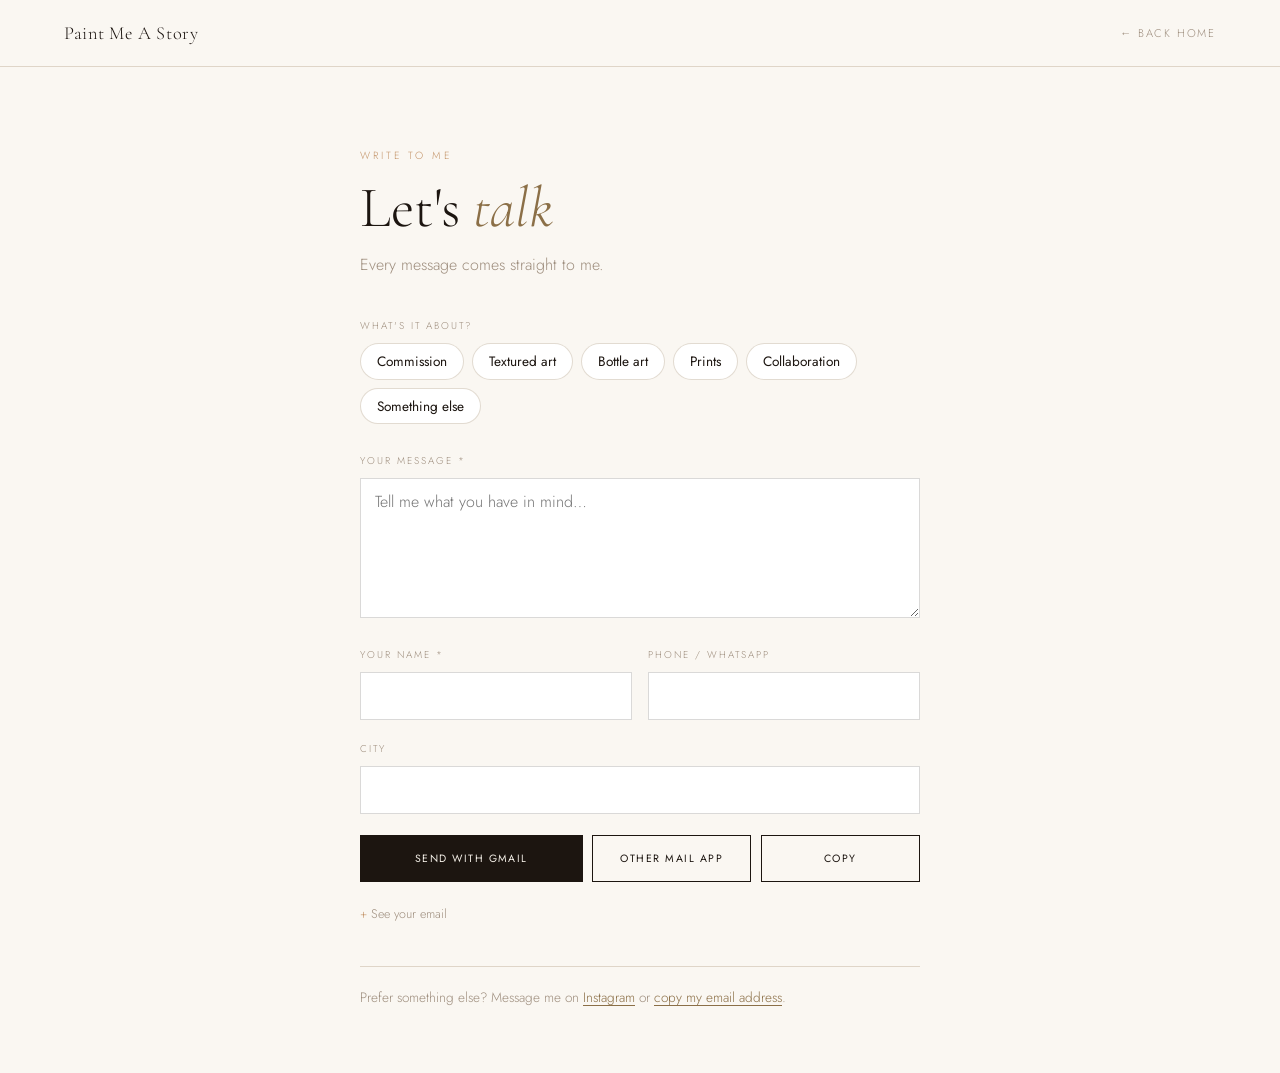
==== enquire.html @ 3babc632 "Update enquire.html" ====
<!DOCTYPE html>
<html lang="en">
<head>
  <meta charset="UTF-8" />
  <meta name="viewport" content="width=device-width, initial-scale=1.0" />
  <title>Write to me | Paint Me A Story</title>

  <!-- LINK PREVIEWS -->
  <meta name="description" content="Commissions, bottle art, prints, collaborations or just hello — write to artist Ashwini Iyer of Paint Me A Story." />
  <meta property="og:type" content="website" />
  <meta property="og:site_name" content="Paint Me A Story" />
  <meta property="og:url" content="https://www.paintmeastory.com/enquire.html" />
  <meta property="og:title" content="Write to me | Paint Me A Story" />
  <meta property="og:description" content="Commissions, bottle art, prints, collaborations or just hello — write to artist Ashwini Iyer." />
  <meta property="og:image" content="https://www.paintmeastory.com/images/share-home.jpg?v=2" />
  <meta property="og:image:width" content="1200" />
  <meta property="og:image:height" content="630" />
  <meta name="twitter:card" content="summary_large_image" />
  <link rel="canonical" href="https://www.paintmeastory.com/enquire.html" />

  <link rel="icon" type="image/svg+xml" href="data:image/svg+xml,%3Csvg xmlns='http://www.w3.org/2000/svg' viewBox='0 0 32 32'%3E%3Ccircle cx='16' cy='16' r='16' fill='%231c1510'/%3E%3Ccircle cx='9' cy='15' r='3.5' fill='%23c4956a'/%3E%3Ccircle cx='18' cy='10' r='2.5' fill='%238b6f47'/%3E%3Ccircle cx='23' cy='18' r='3' fill='%23c4956a'/%3E%3Ccircle cx='14' cy='22' r='2' fill='%23f5f0e8'/%3E%3Crect x='15' y='21' width='2' height='7' rx='1' fill='%239e8e7e'/%3E%3C/svg%3E" />
  <link rel="preconnect" href="https://fonts.googleapis.com" />
  <link rel="preconnect" href="https://fonts.gstatic.com" crossorigin />
  <link href="https://fonts.googleapis.com/css2?family=Cormorant+Garamond:ital,wght@0,300;0,400;0,600;1,300;1,400&family=Jost:wght@300;400;500&display=swap" rel="stylesheet" />

  <style>
    *, *::before, *::after { box-sizing: border-box; margin: 0; padding: 0; }
    :root {
      --cream: #f5f0e8; --paper: #faf7f2; --ink: #1c1510;
      --warm: #8b6f47; --accent: #c4956a; --muted: #9e8e7e;
      --rule: rgba(139,111,71,.25);
      --serif: 'Cormorant Garamond', Georgia, serif;
      --sans: 'Jost', sans-serif;
    }
    body { background: var(--paper); color: var(--ink); font-family: var(--sans); font-size: 1rem; font-weight: 300; line-height: 1.7; }
    nav { position: sticky; top: 0; z-index: 10; display: flex; justify-content: space-between; align-items: center; padding: 1.1rem clamp(1.25rem, 6vw, 4rem); background: rgba(250,247,242,.92); backdrop-filter: blur(10px); border-bottom: 1px solid var(--rule); }
    nav a { text-decoration: none; }
    .logo { font-family: var(--serif); font-size: 1.15rem; color: var(--ink); letter-spacing: .04em; }
    .back { font-size: .7rem; letter-spacing: .16em; text-transform: uppercase; color: var(--muted); }
    .back:hover { color: var(--ink); }

    main { max-width: 600px; margin: 0 auto; padding: clamp(3rem, 8vw, 5rem) 1.25rem 4rem; }
    .eyebrow { font-size: .65rem; letter-spacing: .28em; text-transform: uppercase; color: var(--accent); margin-bottom: .8rem; }
    h1 { font-family: var(--serif); font-weight: 300; font-size: clamp(2.6rem, 7vw, 3.6rem); line-height: 1.05; }
    h1 em { font-style: italic; color: var(--warm); }
    .lead { color: var(--muted); margin: .8rem 0 2.5rem; }

    .label { display: block; font-size: .62rem; letter-spacing: .2em; text-transform: uppercase; color: var(--muted); margin-bottom: .5rem; }
    .chips { display: flex; flex-wrap: wrap; gap: .5rem; margin-bottom: 1.8rem; }
    .chip { font: 400 .85rem var(--sans); color: var(--ink); background: #fff; border: 1px solid var(--rule); border-radius: 999px; padding: .45rem 1rem; cursor: pointer; transition: all .2s; }
    .chip:hover { border-color: var(--accent); }
    .chip[aria-pressed="true"] { background: var(--ink); color: var(--cream); border-color: var(--ink); }

    .field { margin-bottom: 1.3rem; }
    .row { display: grid; grid-template-columns: 1fr 1fr; gap: 1rem; }
    input, textarea { width: 100%; font: 300 1rem/1.5 var(--sans); color: var(--ink); background: #fff; border: 1px solid rgba(28,21,16,.16); padding: .7rem .85rem; border-radius: 0; transition: border-color .2s, box-shadow .2s; }
    input:focus, textarea:focus { outline: none; border-color: var(--warm); box-shadow: 0 0 0 3px rgba(196,149,106,.15); }
    textarea { min-height: 140px; resize: vertical; }
    .missing { border-color: #b4553a !important; animation: nudge .35s; }
    @keyframes nudge { 25% { transform: translateX(-4px); } 75% { transform: translateX(4px); } }

    .send { display: grid; grid-template-columns: 1.4fr 1fr 1fr; gap: .6rem; margin-top: .6rem; }
    .btn { font: 400 .66rem var(--sans); letter-spacing: .14em; text-transform: uppercase; text-decoration: none; padding: .95rem .8rem; border: 1px solid var(--ink); background: transparent; color: var(--ink); cursor: pointer; display: flex; align-items: center; justify-content: center; text-align: center; transition: background .2s, color .2s; }
    .btn:hover { background: var(--ink); color: var(--cream); }
    .btn-main { background: var(--ink); color: var(--cream); }
    .btn-main:hover { background: var(--warm); border-color: var(--warm); }
    .warn { margin-top: .8rem; display: flex; justify-content: space-between; align-items: center; gap: .8rem; flex-wrap: wrap; background: rgba(196,149,106,.14); border-left: 3px solid var(--accent); padding: .65rem .85rem; font-size: .85rem; }
    .warn[hidden] { display: none; }
    .warn button { font: 400 .62rem var(--sans); letter-spacing: .14em; text-transform: uppercase; background: none; border: 1px solid var(--warm); color: var(--warm); padding: .35rem .7rem; cursor: pointer; }

    details { margin-top: 1.4rem; }
    summary { cursor: pointer; font-size: .78rem; color: var(--muted); list-style: none; }
    summary::-webkit-details-marker { display: none; }
    summary::before { content: '+ '; color: var(--accent); }
    details[open] summary::before { content: '− '; }
    .preview { margin-top: .8rem; background: #fff; border: 1px solid var(--rule); padding: 1rem 1.1rem; font-size: .85rem; line-height: 1.65; color: #4a3d31; white-space: pre-wrap; }
    .preview b { display: block; font-family: var(--serif); font-weight: 400; font-size: 1.1rem; color: var(--ink); margin-bottom: .6rem; }

    .other { margin-top: 2.5rem; padding-top: 1.2rem; border-top: 1px solid var(--rule); font-size: .85rem; color: var(--muted); }
    .other a, .other button { color: var(--warm); background: none; border: none; font: inherit; cursor: pointer; text-decoration: underline; text-underline-offset: 3px; }

    .toast { position: fixed; left: 50%; bottom: 2rem; transform: translateX(-50%) translateY(20px); background: var(--ink); color: var(--cream); padding: .8rem 1.3rem; font-size: .85rem; opacity: 0; transition: all .3s; pointer-events: none; z-index: 50; }
    .toast.show { opacity: 1; transform: translateX(-50%); }
    @media (max-width: 560px) { .row, .send { grid-template-columns: 1fr; } }
  </style>
</head>
<body>

<nav>
  <a href="index.html" class="logo">Paint Me A Story</a>
  <a href="index.html" class="back">← Back home</a>
</nav>

<main>
  <p class="eyebrow">Write to me</p>
  <h1>Let's <em>talk</em></h1>
  <p class="lead">Every message comes straight to me.</p>

  <span class="label">What's it about?</span>
  <div class="chips" id="topics"></div>

  <div class="field">
    <label class="label" for="f-msg">Your message *</label>
    <textarea id="f-msg" placeholder="Tell me what you have in mind…"></textarea>
  </div>
  <div class="row">
    <div class="field"><label class="label" for="f-name">Your name *</label><input id="f-name" autocomplete="name" /></div>
    <div class="field"><label class="label" for="f-phone">Phone / WhatsApp</label><input id="f-phone" type="tel" autocomplete="tel" /></div>
  </div>
  <div class="field"><label class="label" for="f-city">City</label><input id="f-city" autocomplete="address-level2" /></div>

  <div class="send">
    <a class="btn btn-main" id="send-gmail" target="_blank" rel="noopener">Send with Gmail</a>
    <a class="btn" id="send-mail">Other mail app</a>
    <button class="btn" type="button" id="send-copy">Copy</button>
  </div>
  <div class="warn" id="warn" hidden>
    <span id="warn-text"></span>
    <button type="button" id="warn-anyway">Continue anyway</button>
  </div>

  <details>
    <summary>See your email</summary>
    <div class="preview"><b id="subj"></b><span id="body"></span></div>
  </details>

  <p class="other">Prefer something else? Message me on <a href="https://instagram.com/paintmeastoryofficial" target="_blank" rel="noopener">Instagram</a> or <button type="button" id="copy-addr">copy my email address</button>.</p>
</main>
<div class="toast" id="toast"></div>

<script>
const EMAIL = 'paintmeastoryofficial@gmail.com';
const TOPICS = [
  ['commission', 'Commission'], ['textured', 'Textured art'], ['bottle', 'Bottle art'],
  ['prints', 'Prints'], ['collab', 'Collaboration'], ['hello', 'Something else']
];
const $ = id => document.getElementById(id), val = id => $(id).value.trim();
let topic = '';

TOPICS.forEach(([id, name]) => {
  const c = document.createElement('button');
  c.type = 'button'; c.className = 'chip'; c.textContent = name; c.dataset.id = id; c.setAttribute('aria-pressed', 'false');
  c.addEventListener('click', () => pick(topic === id ? '' : id));
  $('topics').appendChild(c);
});
function pick(id) {
  topic = id;
  [...$('topics').children].forEach(c => c.setAttribute('aria-pressed', c.dataset.id === id));
  refresh();
}
const topicName = () => (TOPICS.find(t => t[0] === topic) || [, ''])[1];

function letter() {
  const name = val('f-name') || '[your name]', first = name.split(' ')[0];
  const subject = (topicName() ? topicName() + ' — ' : 'Hello — ') + 'a message from ' + (val('f-name') ? first : 'a visitor');
  const body = 'Dear Ashwini,\n\n' + (val('f-msg') || '[your message]') + '\n\n' +
    (topicName() ? 'About: ' + topicName() + '\n' : '') +
    'Name: ' + name + '\n' +
    'Phone / WhatsApp: ' + (val('f-phone') || '—') + '\n' +
    'City: ' + (val('f-city') || '—') + '\n\n' +
    'Thank you,\n' + first;
  return { subject, body };
}
function refresh() {
  const { subject, body } = letter(), q = encodeURIComponent;
  $('subj').textContent = subject; $('body').textContent = body;
  $('send-gmail').href = 'https://mail.google.com/mail/?view=cm&fs=1&to=' + q(EMAIL) + '&su=' + q(subject) + '&body=' + q(body);
  $('send-mail').href = 'mailto:' + EMAIL + '?subject=' + q(subject) + '&body=' + q(body);
}
function toast(m) { const t = $('toast'); t.textContent = m; t.classList.add('show'); setTimeout(() => t.classList.remove('show'), 2600); }
async function copyText(text) {
  try { await navigator.clipboard.writeText(text); return true; }
  catch (e) {
    const ta = document.createElement('textarea'); ta.value = text; ta.style.position = 'fixed'; ta.style.opacity = '0';
    document.body.appendChild(ta); ta.select(); let ok = false; try { ok = document.execCommand('copy'); } catch (e2) {}
    ta.remove(); return ok;
  }
}
function remember() { try { ['f-name', 'f-phone', 'f-city'].forEach(k => localStorage.setItem('pmas-' + k, val(k))); } catch (e) {} }

let pending = null;
function check(e, action) {
  const missing = ['f-msg', 'f-name'].filter(k => !val(k));
  if (!missing.length) { $('warn').hidden = true; return false; }
  e.preventDefault();
  missing.forEach(k => { $(k).classList.remove('missing'); void $(k).offsetWidth; $(k).classList.add('missing'); });
  $(missing[0]).focus();
  $('warn-text').textContent = missing.length === 2 ? 'Please add a message and your name.' : missing[0] === 'f-name' ? 'Please add your name.' : 'Please add a message.';
  pending = action; $('warn').hidden = false;
  return true;
}
const openLink = id => { remember(); refresh(); const a = $(id); if (a.target === '_blank') window.open(a.href, '_blank', 'noopener'); else location.href = a.href; };
async function copyLetter() {
  remember(); refresh();
  const { subject, body } = letter();
  toast(await copyText('To: ' + EMAIL + '\nSubject: ' + subject + '\n\n' + body) ? 'Copied — paste it into a new mail to ' + EMAIL : 'Could not copy — please select the text and copy it');
}
['send-gmail', 'send-mail'].forEach(k => $(k).addEventListener('click', e => { if (!check(e, () => openLink(k))) { remember(); refresh(); } }));
$('send-copy').addEventListener('click', e => { if (!check(e, copyLetter)) copyLetter(); });
$('warn-anyway').addEventListener('click', () => { $('warn').hidden = true; document.querySelectorAll('.missing').forEach(x => x.classList.remove('missing')); if (pending) pending(); });
$('copy-addr').addEventListener('click', async () => toast(await copyText(EMAIL) ? 'Email address copied' : EMAIL));
['f-msg', 'f-name', 'f-phone', 'f-city'].forEach(k => $(k).addEventListener('input', () => {
  $(k).classList.remove('missing'); if (val('f-msg') && val('f-name')) $('warn').hidden = true; refresh();
}));

try { ['f-name', 'f-phone', 'f-city'].forEach(k => { const v = localStorage.getItem('pmas-' + k); if (v) $(k).value = v; }); } catch (e) {}
const want = new URLSearchParams(location.search).get('topic');
pick(TOPICS.some(t => t[0] === want) ? want : '');
</script>
</body>
</html>
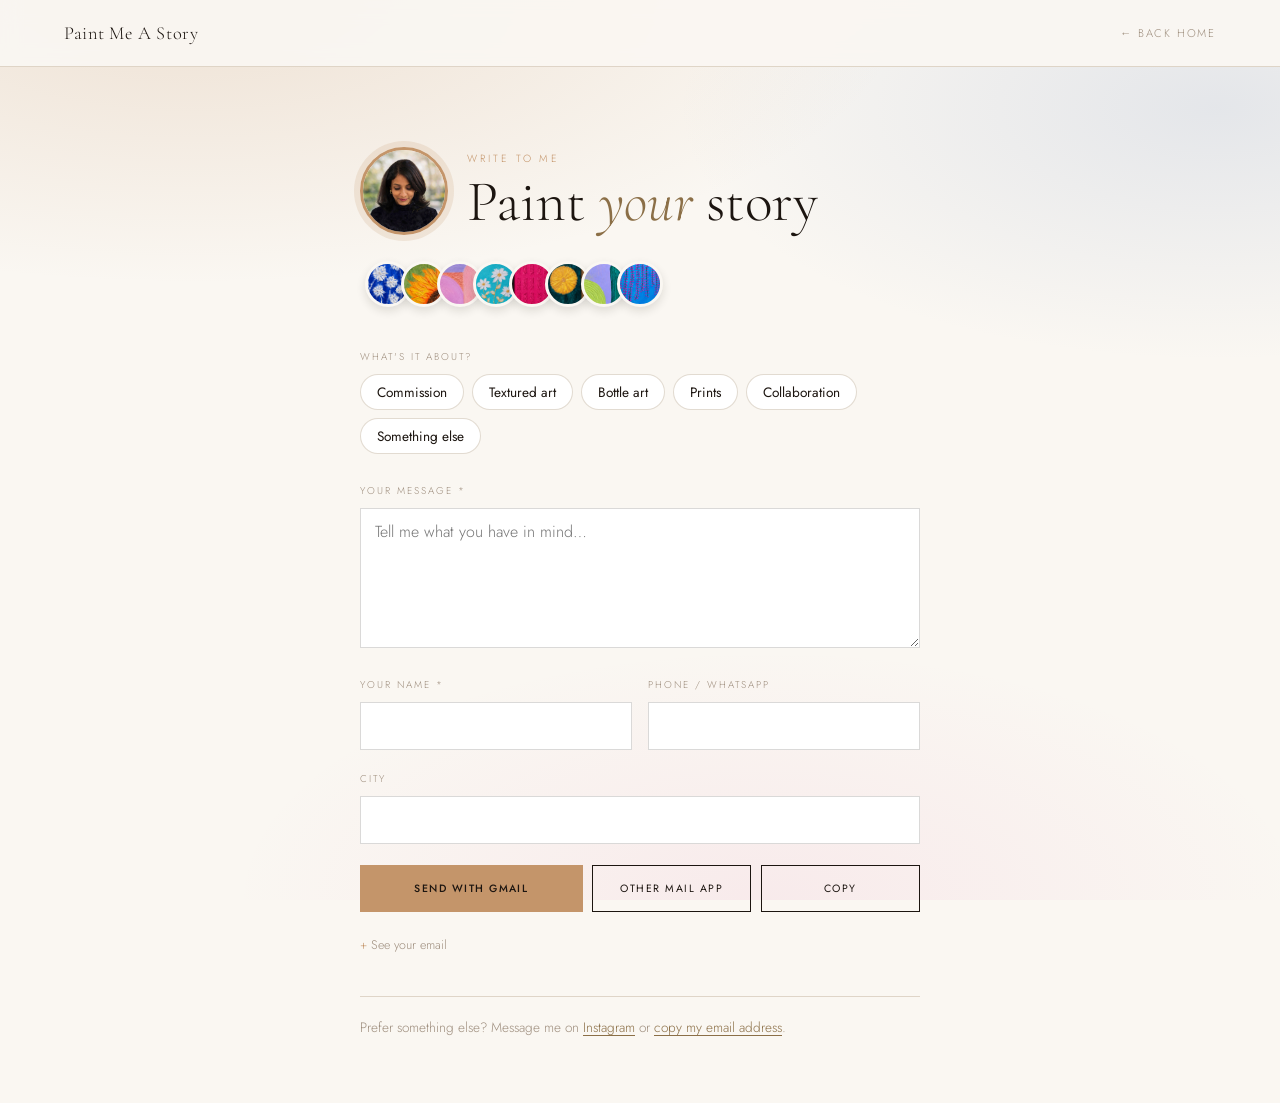
==== commit da0dd0f4: "Update enquire.html" ====
--- a/enquire.html
+++ b/enquire.html
@@ -32,7 +32,7 @@
       --serif: 'Cormorant Garamond', Georgia, serif;
       --sans: 'Jost', sans-serif;
     }
-    body { background: var(--paper); color: var(--ink); font-family: var(--sans); font-size: 1rem; font-weight: 300; line-height: 1.7; }
+    body { color: var(--ink); font-family: var(--sans); font-size: 1rem; font-weight: 300; line-height: 1.7; }
     nav { position: sticky; top: 0; z-index: 10; display: flex; justify-content: space-between; align-items: center; padding: 1.1rem clamp(1.25rem, 6vw, 4rem); background: rgba(250,247,242,.92); backdrop-filter: blur(10px); border-bottom: 1px solid var(--rule); }
     nav a { text-decoration: none; }
     .logo { font-family: var(--serif); font-size: 1.15rem; color: var(--ink); letter-spacing: .04em; }
@@ -43,13 +43,20 @@
     .eyebrow { font-size: .65rem; letter-spacing: .28em; text-transform: uppercase; color: var(--accent); margin-bottom: .8rem; }
     h1 { font-family: var(--serif); font-weight: 300; font-size: clamp(2.6rem, 7vw, 3.6rem); line-height: 1.05; }
     h1 em { font-style: italic; color: var(--warm); }
-    .lead { color: var(--muted); margin: .8rem 0 2.5rem; }
+    body { background: radial-gradient(ellipse 80% 45% at 15% 0%, rgba(196,149,106,.22), transparent 70%), radial-gradient(ellipse 60% 40% at 95% 12%, rgba(141,163,201,.2), transparent 70%), radial-gradient(ellipse 60% 40% at 60% 100%, rgba(224,85,154,.08), transparent 70%), var(--paper); background-attachment: fixed; }
+    .hello { display: flex; align-items: center; gap: 1.2rem; }
+    .me { width: 88px; height: 88px; border-radius: 50%; object-fit: cover; border: 3px solid var(--accent); box-shadow: 0 0 0 6px rgba(196,149,106,.18); flex-shrink: 0; }
+    .hello .eyebrow { margin-bottom: .3rem; }
+    .dots { display: flex; margin: 1.6rem 0 2.6rem; padding-left: .3rem; }
+    .dots i { width: 46px; height: 46px; border-radius: 50%; border: 3px solid var(--paper); margin-left: -10px; background-color: #e8e0d5; box-shadow: 0 4px 10px rgba(28,21,16,.12); transition: transform .3s; }
+    .dots i:first-child { margin-left: 0; }
+    .dots i:hover { transform: translateY(-4px) scale(1.08); z-index: 1; }
 
     .label { display: block; font-size: .62rem; letter-spacing: .2em; text-transform: uppercase; color: var(--muted); margin-bottom: .5rem; }
     .chips { display: flex; flex-wrap: wrap; gap: .5rem; margin-bottom: 1.8rem; }
     .chip { font: 400 .85rem var(--sans); color: var(--ink); background: #fff; border: 1px solid var(--rule); border-radius: 999px; padding: .45rem 1rem; cursor: pointer; transition: all .2s; }
     .chip:hover { border-color: var(--accent); }
-    .chip[aria-pressed="true"] { background: var(--ink); color: var(--cream); border-color: var(--ink); }
+    .chip[aria-pressed="true"] { background: var(--warm); color: var(--cream); border-color: var(--warm); }
 
     .field { margin-bottom: 1.3rem; }
     .row { display: grid; grid-template-columns: 1fr 1fr; gap: 1rem; }
@@ -62,8 +69,8 @@
     .send { display: grid; grid-template-columns: 1.4fr 1fr 1fr; gap: .6rem; margin-top: .6rem; }
     .btn { font: 400 .66rem var(--sans); letter-spacing: .14em; text-transform: uppercase; text-decoration: none; padding: .95rem .8rem; border: 1px solid var(--ink); background: transparent; color: var(--ink); cursor: pointer; display: flex; align-items: center; justify-content: center; text-align: center; transition: background .2s, color .2s; }
     .btn:hover { background: var(--ink); color: var(--cream); }
-    .btn-main { background: var(--ink); color: var(--cream); }
-    .btn-main:hover { background: var(--warm); border-color: var(--warm); }
+    .btn-main { background: var(--accent); color: var(--ink); border-color: var(--accent); font-weight: 500; }
+    .btn-main:hover { background: var(--warm); border-color: var(--warm); color: var(--cream); }
     .warn { margin-top: .8rem; display: flex; justify-content: space-between; align-items: center; gap: .8rem; flex-wrap: wrap; background: rgba(196,149,106,.14); border-left: 3px solid var(--accent); padding: .65rem .85rem; font-size: .85rem; }
     .warn[hidden] { display: none; }
     .warn button { font: 400 .62rem var(--sans); letter-spacing: .14em; text-transform: uppercase; background: none; border: 1px solid var(--warm); color: var(--warm); padding: .35rem .7rem; cursor: pointer; }
@@ -81,7 +88,7 @@
 
     .toast { position: fixed; left: 50%; bottom: 2rem; transform: translateX(-50%) translateY(20px); background: var(--ink); color: var(--cream); padding: .8rem 1.3rem; font-size: .85rem; opacity: 0; transition: all .3s; pointer-events: none; z-index: 50; }
     .toast.show { opacity: 1; transform: translateX(-50%); }
-    @media (max-width: 560px) { .row, .send { grid-template-columns: 1fr; } }
+    @media (max-width: 560px) { .row, .send { grid-template-columns: 1fr; } .me { width: 68px; height: 68px; } .dots i { width: 38px; height: 38px; } }
   </style>
 </head>
 <body>
@@ -92,9 +99,23 @@
 </nav>
 
 <main>
-  <p class="eyebrow">Write to me</p>
-  <h1>Let's <em>talk</em></h1>
-  <p class="lead">Every message comes straight to me.</p>
+  <div class="hello">
+    <img class="me" src="images/photo.png" alt="Ashwini Iyer" onerror="this.remove()" />
+    <div>
+      <p class="eyebrow">Write to me</p>
+      <h1>Paint <em>your</em> story</h1>
+    </div>
+  </div>
+  <div class="dots" aria-hidden="true">
+    <i style="background-image:url(textured-art/06-blue-blooms.png);background-size:452% auto;background-position:24.1% 50.0%"></i>
+    <i style="background-image:url(textured-art/05-sunlit.png);background-size:370% auto;background-position:20.6% 57.4%"></i>
+    <i style="background-image:url(textured-art/02-pastel-layers.png);background-size:418% auto;background-position:19.9% 52.0%"></i>
+    <i style="background-image:url(textured-art/28-summer-blues.png);background-size:370% auto;background-position:20.6% 55.2%"></i>
+    <i style="background-image:url(textured-art/24-pink-rhythm.png);background-size:398% auto;background-position:19.6% 42.5%"></i>
+    <i style="background-image:url(textured-art/15-golden-bloom.png);background-size:467% auto;background-position:24.3% 51.3%"></i>
+    <i style="background-image:url(textured-art/01-lavender-grove.png);background-size:393% auto;background-position:22.6% 50.0%"></i>
+    <i style="background-image:url(textured-art/20-pink-cascade.png);background-size:370% auto;background-position:21.2% 49.0%"></i>
+  </div>
 
   <span class="label">What's it about?</span>
   <div class="chips" id="topics"></div>
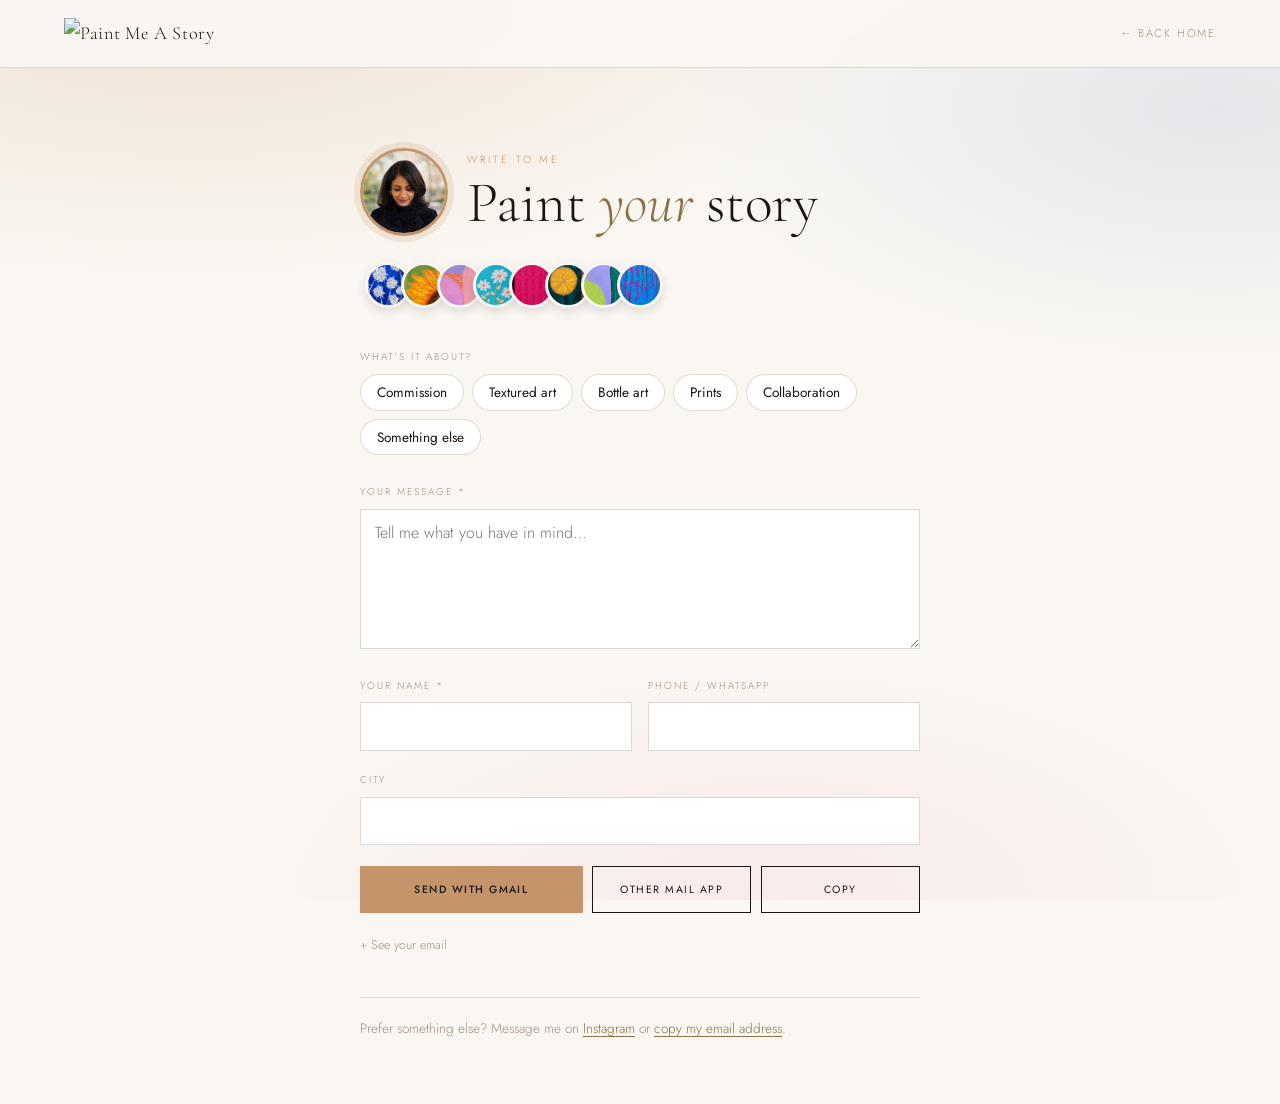
==== commit 43ac8f91: "Update enquire.html" ====
--- a/enquire.html
+++ b/enquire.html
@@ -6,19 +6,22 @@
   <title>Write to me | Paint Me A Story</title>
 
   <!-- LINK PREVIEWS -->
-  <meta name="description" content="Commissions, bottle art, prints, collaborations or just hello — write to artist Ashwini Iyer of Paint Me A Story." />
+  <meta name="description" content="Tell me your colours, canvas size and story, and I’ll paint it for you." />
   <meta property="og:type" content="website" />
   <meta property="og:site_name" content="Paint Me A Story" />
   <meta property="og:url" content="https://www.paintmeastory.com/enquire.html" />
   <meta property="og:title" content="Write to me | Paint Me A Story" />
-  <meta property="og:description" content="Commissions, bottle art, prints, collaborations or just hello — write to artist Ashwini Iyer." />
-  <meta property="og:image" content="https://www.paintmeastory.com/images/share-home.jpg?v=2" />
+  <meta property="og:description" content="Tell me your colours, canvas size and story, and I’ll paint it for you." />
+  <meta property="og:image" content="https://www.paintmeastory.com/images/share-home.jpg?v=3" />
   <meta property="og:image:width" content="1200" />
   <meta property="og:image:height" content="630" />
   <meta name="twitter:card" content="summary_large_image" />
   <link rel="canonical" href="https://www.paintmeastory.com/enquire.html" />
 
-  <link rel="icon" type="image/svg+xml" href="data:image/svg+xml,%3Csvg xmlns='http://www.w3.org/2000/svg' viewBox='0 0 32 32'%3E%3Ccircle cx='16' cy='16' r='16' fill='%231c1510'/%3E%3Ccircle cx='9' cy='15' r='3.5' fill='%23c4956a'/%3E%3Ccircle cx='18' cy='10' r='2.5' fill='%238b6f47'/%3E%3Ccircle cx='23' cy='18' r='3' fill='%23c4956a'/%3E%3Ccircle cx='14' cy='22' r='2' fill='%23f5f0e8'/%3E%3Crect x='15' y='21' width='2' height='7' rx='1' fill='%239e8e7e'/%3E%3C/svg%3E" />
+  <link rel="icon" href="/logo/favicon.ico" sizes="48x48" />
+  <link rel="icon" type="image/png" sizes="192x192" href="/logo/favicon.png" />
+  <link rel="icon" type="image/svg+xml" href="/logo/favicon.svg" />
+  <link rel="apple-touch-icon" href="/logo/apple-touch-icon.png" />
   <link rel="preconnect" href="https://fonts.googleapis.com" />
   <link rel="preconnect" href="https://fonts.gstatic.com" crossorigin />
   <link href="https://fonts.googleapis.com/css2?family=Cormorant+Garamond:ital,wght@0,300;0,400;0,600;1,300;1,400&family=Jost:wght@300;400;500&display=swap" rel="stylesheet" />
@@ -36,6 +39,8 @@
     nav { position: sticky; top: 0; z-index: 10; display: flex; justify-content: space-between; align-items: center; padding: 1.1rem clamp(1.25rem, 6vw, 4rem); background: rgba(250,247,242,.92); backdrop-filter: blur(10px); border-bottom: 1px solid var(--rule); }
     nav a { text-decoration: none; }
     .logo { font-family: var(--serif); font-size: 1.15rem; color: var(--ink); letter-spacing: .04em; }
+    .logo-img { display: block; height: 32px; width: auto; }
+    @media (max-width: 600px) { .logo-img { height: 22px; } }
     .back { font-size: .7rem; letter-spacing: .16em; text-transform: uppercase; color: var(--muted); }
     .back:hover { color: var(--ink); }
 
@@ -94,7 +99,7 @@
 <body>
 
 <nav>
-  <a href="index.html" class="logo">Paint Me A Story</a>
+  <a href="index.html" class="logo"><img src="logo/logo.svg" alt="Paint Me A Story" class="logo-img" width="250" height="28" /></a>
   <a href="index.html" class="back">← Back home</a>
 </nav>
 
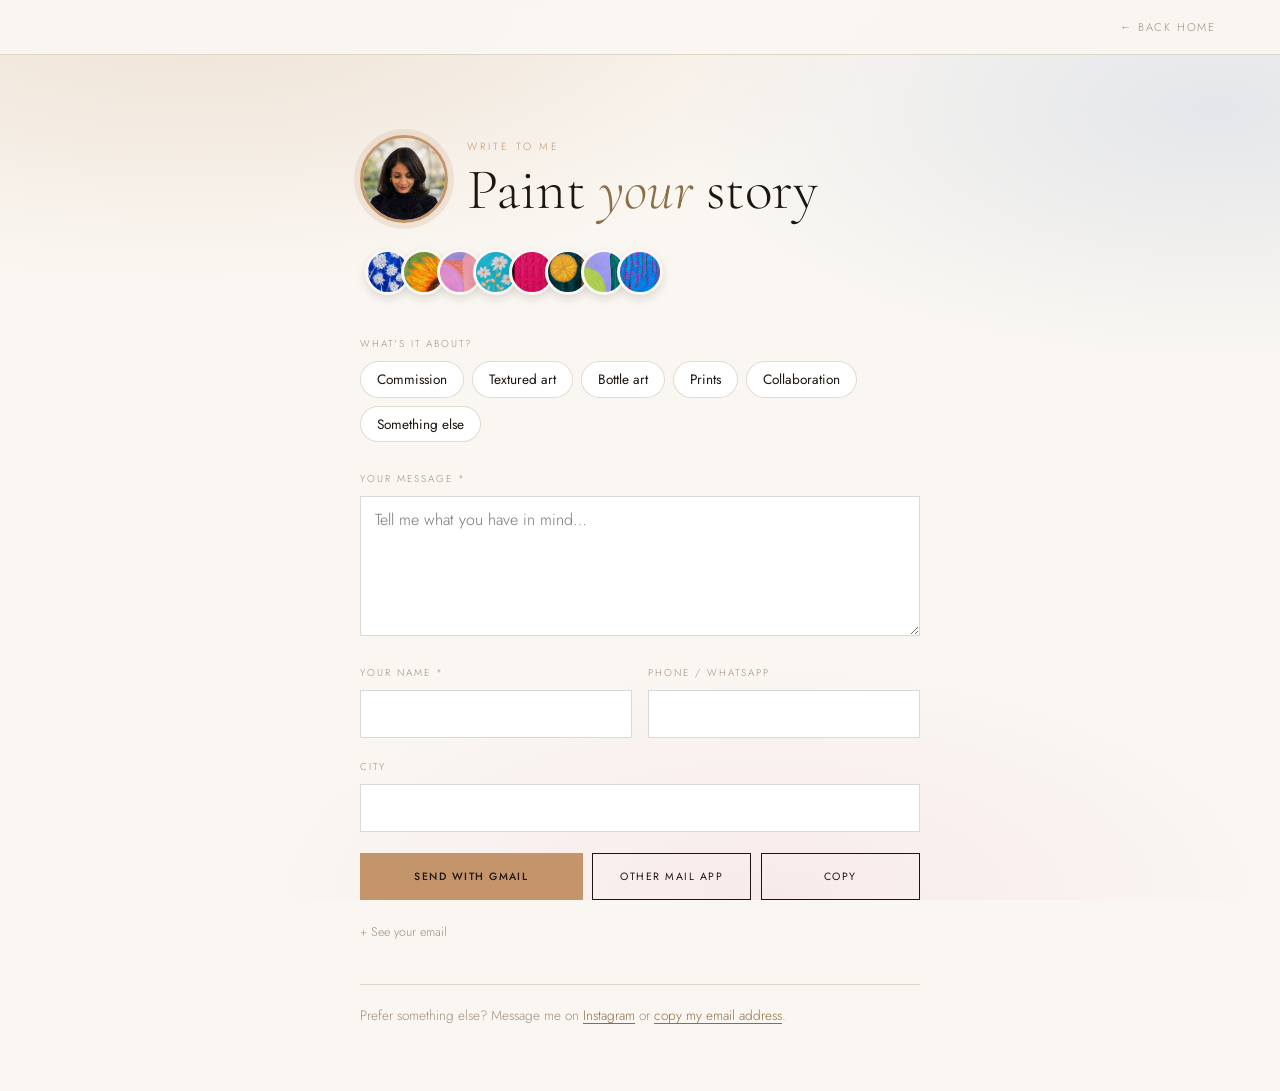
==== commit e709db6e: "Update enquire.html" ====
--- a/enquire.html
+++ b/enquire.html
@@ -39,8 +39,7 @@
     nav { position: sticky; top: 0; z-index: 10; display: flex; justify-content: space-between; align-items: center; padding: 1.1rem clamp(1.25rem, 6vw, 4rem); background: rgba(250,247,242,.92); backdrop-filter: blur(10px); border-bottom: 1px solid var(--rule); }
     nav a { text-decoration: none; }
     .logo { font-family: var(--serif); font-size: 1.15rem; color: var(--ink); letter-spacing: .04em; }
-    .logo-img { display: block; height: 32px; width: auto; }
-    @media (max-width: 600px) { .logo-img { height: 22px; } }
+    .logo-img { display: block; }   /* size is set inside logo/logo.svg */
     .back { font-size: .7rem; letter-spacing: .16em; text-transform: uppercase; color: var(--muted); }
     .back:hover { color: var(--ink); }
 
@@ -99,7 +98,7 @@
 <body>
 
 <nav>
-  <a href="index.html" class="logo"><img src="logo/logo.svg" alt="Paint Me A Story" class="logo-img" width="250" height="28" /></a>
+  <a href="index.html" class="logo"><img src="logo/logo.svg" alt="Paint Me A Story" class="logo-img" /></a>
   <a href="index.html" class="back">← Back home</a>
 </nav>
 
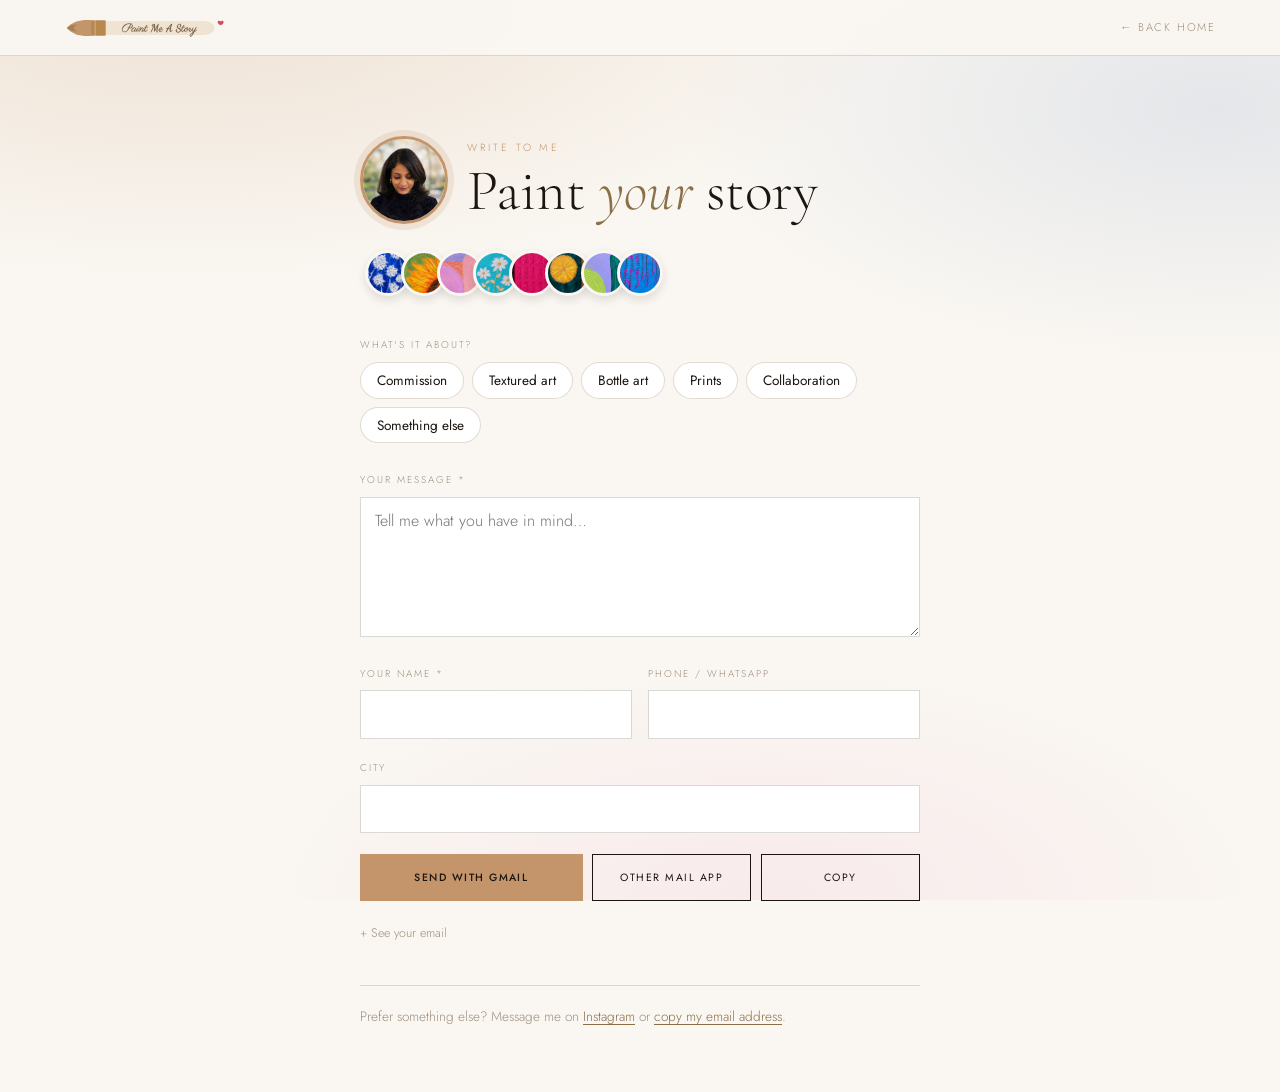
==== commit 961d5c33: "Update enquire.html" ====
--- a/enquire.html
+++ b/enquire.html
@@ -40,6 +40,7 @@
     nav a { text-decoration: none; }
     .logo { font-family: var(--serif); font-size: 1.15rem; color: var(--ink); letter-spacing: .04em; }
     .logo-img { display: block; }   /* size is set inside logo/logo.svg */
+    @media (max-width: 600px) { .logo-img { transform: scale(.67); transform-origin: left center; } }   /* 2/3 size on phones */
     .back { font-size: .7rem; letter-spacing: .16em; text-transform: uppercase; color: var(--muted); }
     .back:hover { color: var(--ink); }
 
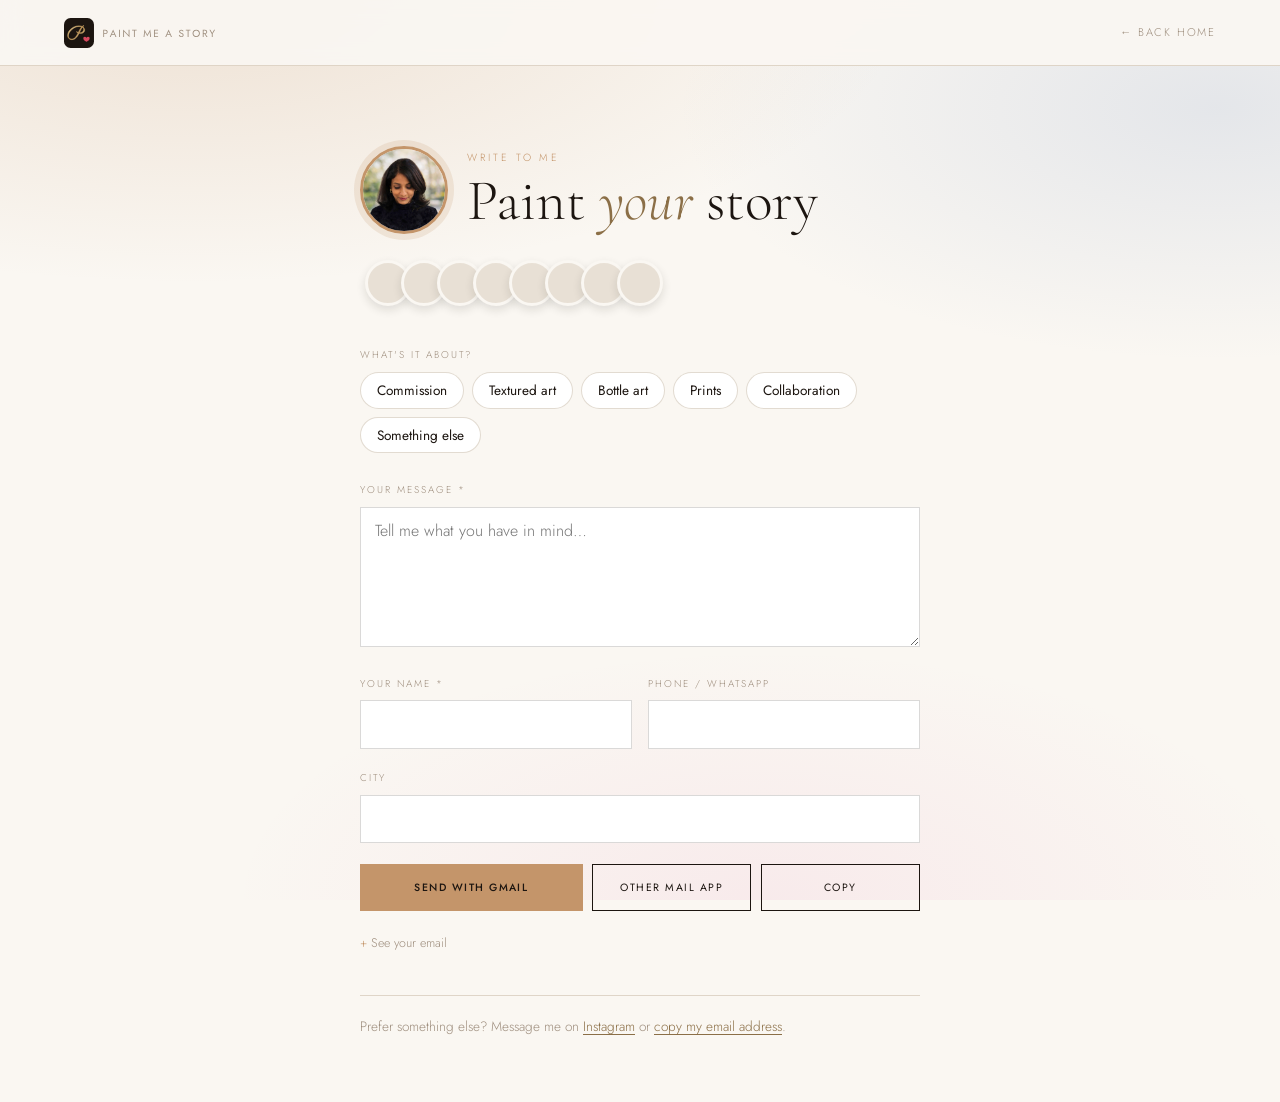
==== commit af3b3bee: "Add files via upload" ====
--- a/enquire.html
+++ b/enquire.html
@@ -112,14 +112,14 @@
     </div>
   </div>
   <div class="dots" aria-hidden="true">
-    <i style="background-image:url(textured-art/06-blue-blooms.png);background-size:452% auto;background-position:24.1% 50.0%"></i>
-    <i style="background-image:url(textured-art/05-sunlit.png);background-size:370% auto;background-position:20.6% 57.4%"></i>
-    <i style="background-image:url(textured-art/02-pastel-layers.png);background-size:418% auto;background-position:19.9% 52.0%"></i>
-    <i style="background-image:url(textured-art/28-summer-blues.png);background-size:370% auto;background-position:20.6% 55.2%"></i>
-    <i style="background-image:url(textured-art/24-pink-rhythm.png);background-size:398% auto;background-position:19.6% 42.5%"></i>
-    <i style="background-image:url(textured-art/15-golden-bloom.png);background-size:467% auto;background-position:24.3% 51.3%"></i>
-    <i style="background-image:url(textured-art/01-lavender-grove.png);background-size:393% auto;background-position:22.6% 50.0%"></i>
-    <i style="background-image:url(textured-art/20-pink-cascade.png);background-size:370% auto;background-position:21.2% 49.0%"></i>
+    <i style="background-image:url(textured-art-lite/06-blue-blooms.jpg);background-size:452% auto;background-position:24.1% 50.0%"></i>
+    <i style="background-image:url(textured-art-lite/05-sunlit.jpg);background-size:370% auto;background-position:20.6% 57.4%"></i>
+    <i style="background-image:url(textured-art-lite/02-pastel-layers.jpg);background-size:418% auto;background-position:19.9% 52.0%"></i>
+    <i style="background-image:url(textured-art-lite/28-summer-blues.jpg);background-size:370% auto;background-position:20.6% 55.2%"></i>
+    <i style="background-image:url(textured-art-lite/24-pink-rhythm.jpg);background-size:398% auto;background-position:19.6% 42.5%"></i>
+    <i style="background-image:url(textured-art-lite/15-golden-bloom.jpg);background-size:467% auto;background-position:24.3% 51.3%"></i>
+    <i style="background-image:url(textured-art-lite/01-lavender-grove.jpg);background-size:393% auto;background-position:22.6% 50.0%"></i>
+    <i style="background-image:url(textured-art-lite/20-pink-cascade.jpg);background-size:370% auto;background-position:21.2% 49.0%"></i>
   </div>
 
   <span class="label">What's it about?</span>
